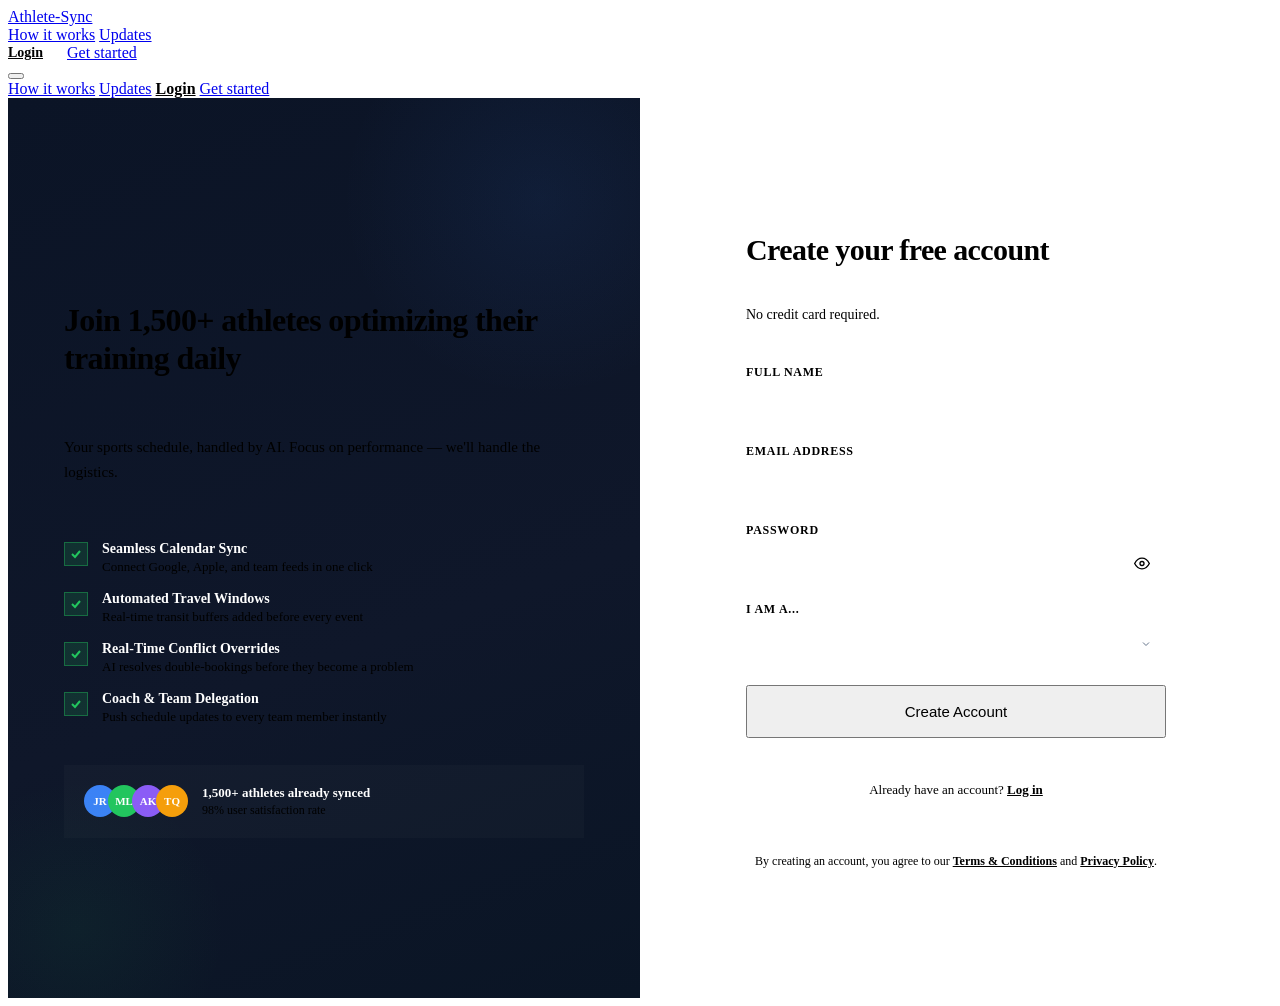
==== get-started.html @ aed5c11a "Add files via upload" ====
<!DOCTYPE html>
<html lang="en">
<head>
<meta charset="UTF-8">
<meta name="viewport" content="width=device-width, initial-scale=1.0">
<meta name="description" content="Create your free Athlete-Sync account. Join 1,500+ athletes optimizing their training schedules with AI.">
<title>Get Started | Athlete-Sync</title>
<link rel="stylesheet" href="./css/style.css">
<style>
/* ── GET STARTED PAGE STYLES ── */

body{min-height:100vh;display:flex;flex-direction:column}

.gs-layout{
  display:grid;
  grid-template-columns:1fr 1fr;
  min-height:100vh;
  padding-top:var(--nav-h);
  flex:1;
}

/* Left panel */
.gs-left{
  background:linear-gradient(160deg,#0b1426 0%,#0f172a 60%,#0a1525 100%);
  border-right:1px solid var(--bdr);
  padding:72px 56px;
  display:flex;
  flex-direction:column;
  justify-content:center;
  gap:40px;
  position:relative;
  overflow:hidden;
}
.gs-left::before{
  content:'';position:absolute;top:-100px;right:-100px;
  width:400px;height:400px;
  background:radial-gradient(circle,rgba(59,130,246,.08) 0%,transparent 70%);
  pointer-events:none;
}
.gs-left::after{
  content:'';position:absolute;bottom:-80px;left:-80px;
  width:300px;height:300px;
  background:radial-gradient(circle,rgba(34,197,94,.06) 0%,transparent 70%);
  pointer-events:none;
}
.gs-hero-text{display:flex;flex-direction:column;gap:16px;position:relative}
.gs-hero-text h2{font-size:clamp(22px,2.5vw,32px);font-weight:800;line-height:1.2;letter-spacing:-.02em}
.gs-hero-text p{font-size:15px;color:var(--txt2);line-height:1.7}
.gs-benefits{display:flex;flex-direction:column;gap:16px;position:relative}
.gs-benefit{display:flex;align-items:flex-start;gap:14px}
.gs-check{width:22px;height:22px;background:rgba(34,197,94,.15);border:1px solid rgba(34,197,94,.4);display:flex;align-items:center;justify-content:center;flex-shrink:0;margin-top:1px}
.gs-check svg{width:12px;height:12px}
.gs-benefit-text{display:flex;flex-direction:column;gap:2px}
.gs-benefit-text strong{font-size:14px;font-weight:700;color:#fff}
.gs-benefit-text span{font-size:13px;color:var(--txt2)}
.gs-social-proof{display:flex;align-items:center;gap:14px;padding:20px;border:1px solid var(--bdr);background:rgba(255,255,255,.02);position:relative}
.gs-avatars{display:flex}
.gs-avatar{width:32px;height:32px;border-radius:50%;border:2px solid var(--bg);background:var(--surf);display:flex;align-items:center;justify-content:center;font-size:11px;font-weight:700;margin-left:-8px;color:#fff}
.gs-avatar:first-child{margin-left:0}
.gs-avatar:nth-child(1){background:#3b82f6}
.gs-avatar:nth-child(2){background:#22c55e}
.gs-avatar:nth-child(3){background:#8b5cf6}
.gs-avatar:nth-child(4){background:#f59e0b}
.gs-proof-text{display:flex;flex-direction:column;gap:2px}
.gs-proof-text strong{font-size:13px;font-weight:700;color:#fff}
.gs-proof-text span{font-size:12px;color:var(--txt3)}

/* Right panel */
.gs-right{
  background:var(--bg);
  padding:72px 56px;
  display:flex;
  flex-direction:column;
  justify-content:center;
  gap:0;
}
.gs-form-wrap{max-width:420px;width:100%;margin:0 auto;display:flex;flex-direction:column;gap:28px}
.gs-form-head{display:flex;flex-direction:column;gap:6px}
.gs-form-head h1{font-size:clamp(22px,2.5vw,30px);font-weight:800;letter-spacing:-.02em}
.gs-form-head p{font-size:14px;color:var(--txt3)}
.gs-form{display:flex;flex-direction:column;gap:16px}
.field{display:flex;flex-direction:column;gap:6px}
.field label{font-size:12px;font-weight:700;letter-spacing:.06em;text-transform:uppercase;color:var(--txt3)}
.field input,
.field select{
  width:100%;background:var(--card);border:1px solid var(--bdr2);
  color:#fff;padding:13px 16px;font-family:'Instrument Sans',sans-serif;
  font-size:14px;outline:none;border-radius:0;transition:border-color .2s,background .2s;
  appearance:none;-webkit-appearance:none;
}
.field input::placeholder{color:var(--txt3)}
.field input:focus,
.field select:focus{border-color:var(--blue);background:rgba(59,130,246,.04)}
.field select{background-image:url("data:image/svg+xml,%3Csvg xmlns='http://www.w3.org/2000/svg' width='12' height='12' viewBox='0 0 24 24' fill='none' stroke='%2364748b' stroke-width='2'%3E%3Cpolyline points='6,9 12,15 18,9'/%3E%3C/svg%3E");background-repeat:no-repeat;background-position:right 14px center;padding-right:40px;cursor:pointer}
.field select option{background:#1e293b;color:#fff}
.divider-line{display:flex;align-items:center;gap:16px}
.divider-line::before,.divider-line::after{content:'';flex:1;height:1px;background:var(--bdr)}
.divider-line span{font-size:12px;color:var(--txt3);font-weight:500;white-space:nowrap}
.oauth-row{display:grid;grid-template-columns:1fr 1fr;gap:12px}
.oauth-btn{
  display:flex;align-items:center;justify-content:center;gap:10px;
  padding:12px 16px;background:var(--card);border:1px solid var(--bdr2);
  color:var(--txt2);font-family:'Instrument Sans',sans-serif;font-size:14px;font-weight:600;
  cursor:pointer;transition:border-color .2s,background .2s,color .2s;border-radius:0;
}
.oauth-btn:hover{border-color:var(--bdr2);background:var(--surf);color:#fff}
.oauth-btn svg{flex-shrink:0}
.gs-login-link{text-align:center;font-size:13px;color:var(--txt3)}
.gs-login-link a{color:var(--blue);font-weight:600;transition:color .2s}
.gs-login-link a:hover{color:var(--blue-h)}
.pw-wrap{position:relative}
.pw-wrap input{width:100%;padding-right:44px}
.pw-toggle{position:absolute;right:14px;top:50%;transform:translateY(-50%);background:none;border:none;color:var(--txt3);cursor:pointer;padding:2px;transition:color .2s}
.pw-toggle:hover{color:var(--txt2)}

@media(max-width:900px){
  .gs-layout{grid-template-columns:1fr}
  .gs-left{padding:56px 32px;min-height:auto;border-right:none;border-bottom:1px solid var(--bdr)}
  .gs-right{padding:56px 32px}
}
@media(max-width:480px){
  .gs-left{padding:40px 20px}
  .gs-right{padding:40px 20px}
  .oauth-row{grid-template-columns:1fr}
}
</style>
</head>
<body>

<!-- NAV -->
<nav class="nav">
  <div class="nav-in">
    <a href="./index.html" class="logo">
      <div class="logo-grid" aria-hidden="true">
        <span></span><span></span><span></span>
        <span></span><span></span><span></span>
        <span></span><span></span><span></span>
      </div>
      <span class="logo-txt">Athlete-Sync</span>
    </a>
    <div class="nav-links">
      <a href="./how-it-works.html">How it works</a>
      <a href="./updates.html">Updates</a>
    </div>
    <div class="nav-r" style="display:flex;align-items:center;gap:24px;">
      <a href="./login.html" style="font-size:14px;font-weight:600;color:var(--txt2);transition:color .2s" onmouseover="this.style.color='#fff'" onmouseout="this.style.color='var(--txt2)'">Login</a>
      <a href="./get-started.html" class="btn btn-p btn-sm">Get started</a>
    </div>
    <button class="hmbg" id="hmbg" aria-label="Open menu">
      <span></span><span></span><span></span>
    </button>
  </div>
</nav>
<div class="mob-menu" id="mob-menu">
  <a href="./how-it-works.html">How it works</a>
  <a href="./updates.html">Updates</a>
  <a href="./login.html" style="font-size:16px;font-weight:600;color:var(--txt2);padding:10px 0;border-bottom:1px solid var(--bdr)">Login</a>
  <a href="./get-started.html" class="btn btn-p" style="margin-top:8px">Get started</a>
</div>

<!-- SPLIT LAYOUT -->
<main class="gs-layout">

  <!-- LEFT: VALUE PANEL -->
  <div class="gs-left">
    <div class="gs-hero-text">
      <div class="accent-bar"></div>
      <h2>Join 1,500+ athletes optimizing their training daily</h2>
      <p>Your sports schedule, handled by AI. Focus on performance — we'll handle the logistics.</p>
    </div>

    <div class="gs-benefits">
      <div class="gs-benefit">
        <div class="gs-check"><svg viewBox="0 0 12 12" fill="none" stroke="#22c55e" stroke-width="2"><polyline points="2,6 5,9 10,3"/></svg></div>
        <div class="gs-benefit-text">
          <strong>Seamless Calendar Sync</strong>
          <span>Connect Google, Apple, and team feeds in one click</span>
        </div>
      </div>
      <div class="gs-benefit">
        <div class="gs-check"><svg viewBox="0 0 12 12" fill="none" stroke="#22c55e" stroke-width="2"><polyline points="2,6 5,9 10,3"/></svg></div>
        <div class="gs-benefit-text">
          <strong>Automated Travel Windows</strong>
          <span>Real-time transit buffers added before every event</span>
        </div>
      </div>
      <div class="gs-benefit">
        <div class="gs-check"><svg viewBox="0 0 12 12" fill="none" stroke="#22c55e" stroke-width="2"><polyline points="2,6 5,9 10,3"/></svg></div>
        <div class="gs-benefit-text">
          <strong>Real-Time Conflict Overrides</strong>
          <span>AI resolves double-bookings before they become a problem</span>
        </div>
      </div>
      <div class="gs-benefit">
        <div class="gs-check"><svg viewBox="0 0 12 12" fill="none" stroke="#22c55e" stroke-width="2"><polyline points="2,6 5,9 10,3"/></svg></div>
        <div class="gs-benefit-text">
          <strong>Coach &amp; Team Delegation</strong>
          <span>Push schedule updates to every team member instantly</span>
        </div>
      </div>
    </div>

    <div class="gs-social-proof">
      <div class="gs-avatars">
        <div class="gs-avatar">JR</div>
        <div class="gs-avatar">ML</div>
        <div class="gs-avatar">AK</div>
        <div class="gs-avatar">TQ</div>
      </div>
      <div class="gs-proof-text">
        <strong>1,500+ athletes already synced</strong>
        <span>98% user satisfaction rate</span>
      </div>
    </div>
  </div>

  <!-- RIGHT: SIGNUP FORM -->
  <div class="gs-right">
    <div class="gs-form-wrap">
      <div class="gs-form-head">
        <h1>Create your free account</h1>
        <p>No credit card required.</p>
      </div>

      <form class="gs-form" id="signup-form" onsubmit="handleSignup(event)">
        <div class="field">
          <label for="full-name">Full Name</label>
          <input type="text" id="full-name" name="fullName" placeholder="e.g. Jamie Rivers" autocomplete="name">
        </div>
        <div class="field">
          <label for="email">Email Address</label>
          <input type="email" id="email" name="email" placeholder="you@example.com" autocomplete="email">
        </div>
        <div class="field">
          <label for="password">Password</label>
          <div class="pw-wrap">
            <input type="password" id="password" name="password" placeholder="Min. 8 characters" autocomplete="new-password">
            <button type="button" class="pw-toggle" id="pw-toggle" aria-label="Toggle password">
              <svg id="eye-icon" width="16" height="16" viewBox="0 0 24 24" fill="none" stroke="currentColor" stroke-width="2"><path d="M1 12s4-8 11-8 11 8 11 8-4 8-11 8-11-8-11-8z"/><circle cx="12" cy="12" r="3"/></svg>
            </button>
          </div>
        </div>
        <div class="field">
          <label for="role">I am a...</label>
          <select id="role" name="role">
            <option value="" disabled selected>Select your role</option>
            <option value="athlete">Individual Athlete</option>
            <option value="coach">Coach / Trainer</option>
            <option value="manager">Team Manager / Captain</option>
          </select>
        </div>

        <button type="submit" class="btn btn-p btn-full" id="signup-btn" style="padding:16px;font-size:15px;margin-top:4px">
          Create Account
        </button>
        <p class="form-error" id="form-error" style="display:none;color:#f87171;font-size:13px;margin-top:8px;line-height:1.5"></p>
      </form>

      <p class="gs-login-link" style="margin-top:16px">Already have an account? <a href="./login.html">Log in</a></p>

      <p style="font-size:12px;color:var(--txt3);text-align:center;line-height:1.7;margin-top:12px">By creating an account, you agree to our <a href="./terms.html" style="color:var(--blue);font-weight:600">Terms & Conditions</a> and <a href="./privacy.html" style="color:var(--blue);font-weight:600">Privacy Policy</a>.</p>
    </div>
  </div>

</main>

<script>
  // Hamburger
  const hmbg = document.getElementById('hmbg');
  const mob = document.getElementById('mob-menu');
  hmbg.addEventListener('click', () => {
    mob.classList.toggle('open');
    const spans = hmbg.querySelectorAll('span');
    mob.classList.contains('open')
      ? (spans[0].style.cssText='transform:rotate(45deg) translate(5px,5px)',spans[1].style.opacity='0',spans[2].style.cssText='transform:rotate(-45deg) translate(5px,-5px)')
      : (spans[0].style.cssText='',spans[1].style.opacity='',spans[2].style.cssText='');
  });

  // Password toggle
  const pwToggle = document.getElementById('pw-toggle');
  const pwInput = document.getElementById('password');
  let shown = false;
  pwToggle.addEventListener('click', () => {
    shown = !shown;
    pwInput.type = shown ? 'text' : 'password';
    document.getElementById('eye-icon').innerHTML = shown
      ? '<path d="M17.94 17.94A10.07 10.07 0 0 1 12 20c-7 0-11-8-11-8a18.45 18.45 0 0 1 5.06-5.94M9.9 4.24A9.12 9.12 0 0 1 12 4c7 0 11 8 11 8a18.5 18.5 0 0 1-2.16 3.19m-6.72-1.07a3 3 0 1 1-4.24-4.24"/><line x1="1" y1="1" x2="23" y2="23"/>'
      : '<path d="M1 12s4-8 11-8 11 8 11 8-4 8-11 8-11-8-11-8z"/><circle cx="12" cy="12" r="3"/>';
  });

  // Strict email regex: requires user@domain.tld with a valid TLD of 2+ letters
  const EMAIL_REGEX = /^[a-zA-Z0-9.!#$%&'*+/=?^_`{|}~-]+@[a-zA-Z0-9](?:[a-zA-Z0-9-]{0,61}[a-zA-Z0-9])?(?:\.[a-zA-Z]{2,})+$/;

  function showError(msg) {
    const el = document.getElementById('form-error');
    el.textContent = msg;
    el.style.display = 'block';
  }
  function clearError() {
    const el = document.getElementById('form-error');
    el.textContent = '';
    el.style.display = 'none';
  }

  // Clear error on input
  ['full-name', 'email', 'password', 'role'].forEach(id => {
    const el = document.getElementById(id);
    if (el) el.addEventListener('input', clearError);
  });

  // Form submission handler
  function handleSignup(e) {
    e.preventDefault();
    clearError();

    const name = document.getElementById('full-name').value.trim();
    const email = document.getElementById('email').value.trim();
    const password = document.getElementById('password').value;
    const role = document.getElementById('role').value;
    const btn = document.getElementById('signup-btn');

    // Validate full name
    if (!name || name.length < 2) {
      showError('Please enter your full name (at least 2 characters).');
      document.getElementById('full-name').focus();
      return;
    }

    // Validate email format with strict TLD check
    if (!email) {
      showError('Please enter your email address.');
      document.getElementById('email').focus();
      return;
    }
    if (!EMAIL_REGEX.test(email)) {
      showError('Please enter a valid email address (e.g. user@domain.com).');
      document.getElementById('email').focus();
      return;
    }

    // Validate password length
    if (!password || password.length < 8) {
      showError('Password must be at least 8 characters long.');
      document.getElementById('password').focus();
      return;
    }

    // Validate role selection
    if (!role) {
      showError('Please select your role.');
      document.getElementById('role').focus();
      return;
    }

    // CHECK FOR EXISTING EMAIL IN LOCAL STORAGE
    const existingAccounts = JSON.parse(localStorage.getItem('athleteSyncAccounts') || '[]');
    if (existingAccounts.includes(email.toLowerCase())) {
        alert("An account with this email already exists. Redirecting to Login.");
        window.location.href = './login.html';
        return;
    }
    
    // Add to local storage
    existingAccounts.push(email.toLowerCase());
    localStorage.setItem('athleteSyncAccounts', JSON.stringify(existingAccounts));

    // All validations passed — simulate account creation
    btn.textContent = 'Creating account...';
    btn.disabled = true;
    btn.style.opacity = '0.7';
    btn.style.cursor = 'not-allowed';

    setTimeout(() => {
      btn.textContent = '✓ Account created!';
      btn.style.background = 'var(--green)';
      btn.style.borderColor = 'var(--green)';
      btn.style.opacity = '1';
      // Redirect to dashboard
      setTimeout(() => {
        window.location.href = './dashboard.html';
      }, 600);
    }, 1200);
  }
</script>
</body>
</html>
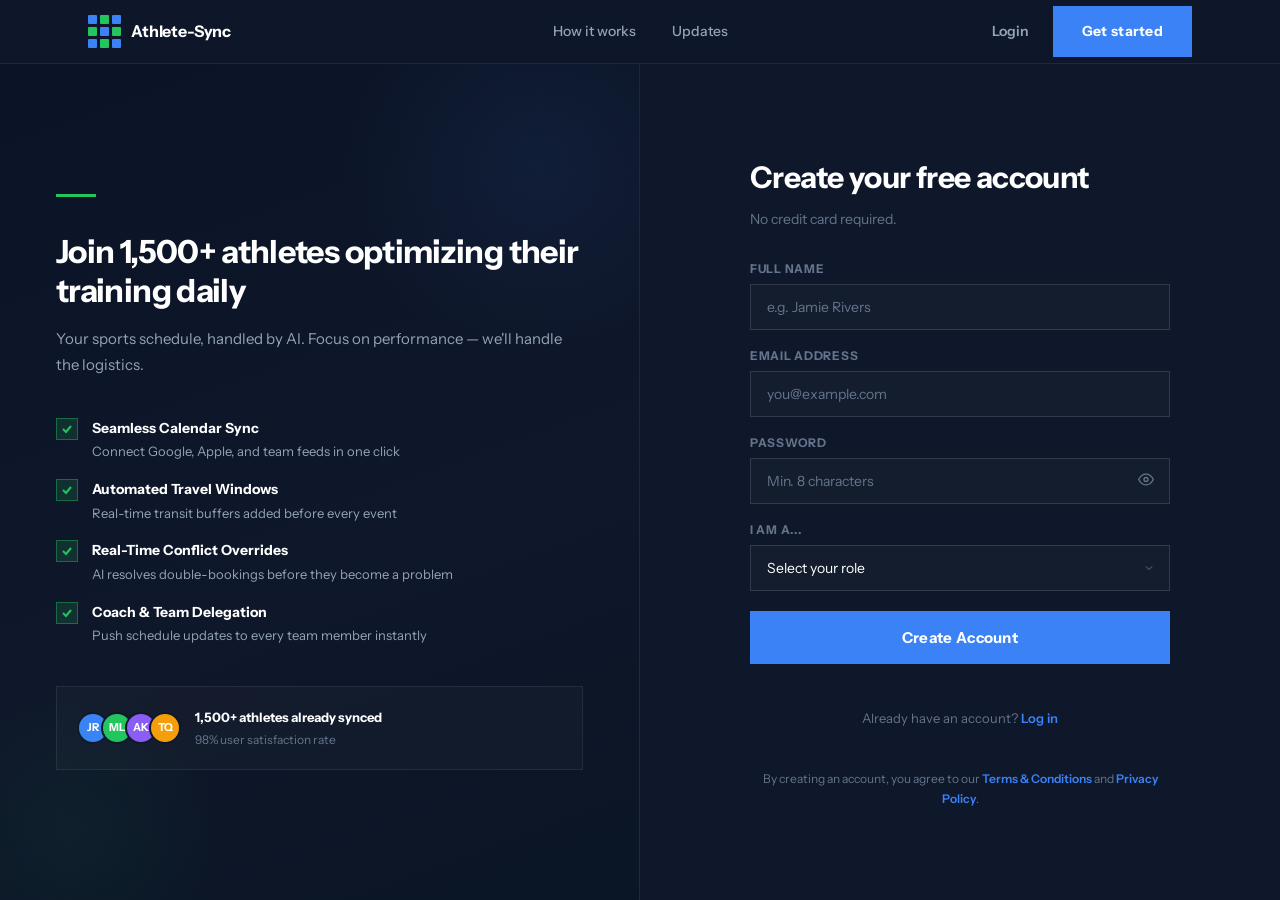
==== commit b7df085b: "Update get-started.html" ====
--- a/get-started.html
+++ b/get-started.html
@@ -377,7 +377,7 @@
       btn.style.opacity = '1';
       // Redirect to dashboard
       setTimeout(() => {
-        window.location.href = './dashboard.html';
+        window.location.href = './dashboard.php';
       }, 600);
     }, 1200);
   }
--- a/css/style.css
+++ b/css/style.css
@@ -0,0 +1,107 @@
+@import url('https://fonts.googleapis.com/css2?family=Instrument+Sans:ital,wdth,wght@0,75..100,400..700;1,75..100,400..700&display=swap');
+
+*,*::before,*::after{box-sizing:border-box;margin:0;padding:0}
+html{scroll-behavior:smooth}
+body{font-family:'Instrument Sans',sans-serif;background:#0f172a;color:#fff;line-height:1.6;-webkit-font-smoothing:antialiased}
+img{display:block;max-width:100%}
+a{text-decoration:none;color:inherit}
+button{cursor:pointer;font-family:inherit}
+ul{list-style:none}
+
+:root{
+  --bg:#0f172a;--surf:#1e293b;--card:#141d2e;--elev:#080f1e;
+  --bdr:rgba(255,255,255,.08);--bdr2:rgba(255,255,255,.13);
+  --txt:#fff;--txt2:#94a3b8;--txt3:#64748b;
+  --blue:#3b82f6;--green:#22c55e;
+  --blue-h:#60a5fa;--green-h:#4ade80;
+  --nav-h:64px;--mw:1200px;--sp:96px;
+}
+
+/* Layout */
+.wrap{max-width:var(--mw);margin:0 auto;padding:0 48px}
+.sec{padding:var(--sp) 0}
+.g2{display:grid;grid-template-columns:1fr 1fr;gap:64px;align-items:center}
+.g3{display:grid;grid-template-columns:repeat(3,1fr);gap:24px}
+.g4{display:grid;grid-template-columns:repeat(4,1fr);gap:16px}
+.tc{text-align:center}
+.col{display:flex;flex-direction:column}
+.row{display:flex;align-items:center}
+.between{justify-content:space-between}
+.center{justify-content:center}
+
+/* Typography */
+.eye{font-size:11px;font-weight:700;letter-spacing:.12em;text-transform:uppercase;color:var(--green)}
+.d1{font-size:clamp(40px,6vw,72px);font-weight:800;line-height:1.05;letter-spacing:-.03em}
+.d2{font-size:clamp(30px,4vw,52px);font-weight:800;line-height:1.1;letter-spacing:-.025em}
+.d3{font-size:clamp(24px,3vw,38px);font-weight:700;line-height:1.15;letter-spacing:-.02em}
+.h4{font-size:clamp(18px,2vw,24px);font-weight:700;line-height:1.3}
+.sub{font-size:17px;color:var(--txt2);line-height:1.7}
+.sm{font-size:14px;color:var(--txt2);line-height:1.65}
+.caps{font-size:11px;font-weight:700;letter-spacing:.1em;text-transform:uppercase;color:var(--txt3)}
+.stat{font-size:clamp(44px,6vw,68px);font-weight:900;letter-spacing:-.04em;line-height:1}
+
+/* Buttons */
+.btn{display:inline-flex;align-items:center;gap:8px;padding:13px 28px;font-family:inherit;font-size:14px;font-weight:700;letter-spacing:.02em;border:none;border-radius:0;transition:all .2s;white-space:nowrap}
+.btn-p{background:var(--blue);color:#fff;border:1.5px solid var(--blue)}
+.btn-p:hover{background:var(--blue-h);border-color:var(--blue-h);transform:translateY(-1px)}
+.btn-o{background:transparent;color:#fff;border:1.5px solid rgba(255,255,255,.25)}
+.btn-o:hover{border-color:rgba(255,255,255,.6);background:rgba(255,255,255,.04)}
+.btn-lg{padding:16px 40px;font-size:15px}
+.btn-full{width:100%;justify-content:center}
+
+/* Nav */
+.nav{position:fixed;top:0;left:0;right:0;z-index:100;height:var(--nav-h);background:rgba(15,23,42,.93);backdrop-filter:blur(12px);border-bottom:1px solid var(--bdr)}
+.nav-in{display:grid;grid-template-columns:1fr auto 1fr;align-items:center;height:100%;max-width:var(--mw);margin:0 auto;padding:0 48px}
+.logo{display:flex;align-items:center;gap:10px}
+.logo-grid{width:33px;height:33px;display:grid;grid-template-columns:repeat(3,1fr);gap:3px}
+.logo-grid span{display:block;border-radius:1px;transition:background .2s}
+.logo-grid span:nth-child(odd){background:var(--blue)}
+.logo-grid span:nth-child(even){background:var(--green)}
+.logo-txt{font-size:16px;font-weight:700;letter-spacing:-.01em}
+.nav-links{display:flex;align-items:center;gap:36px}
+.nav-links a{font-size:14px;font-weight:500;color:var(--txt2);transition:color .2s;position:relative}
+.nav-links a::after{content:'';position:absolute;bottom:-4px;left:0;width:0;height:1.5px;background:var(--blue);transition:width .2s}
+.nav-links a:hover,.nav-links a.active{color:#fff}
+.nav-links a:hover::after,.nav-links a.active::after{width:100%}
+.nav-r{display:flex;justify-content:flex-end}
+.hmbg{display:none;flex-direction:column;gap:5px;background:none;border:none;padding:4px;cursor:pointer}
+.hmbg span{display:block;width:22px;height:2px;background:#fff;transition:all .3s}
+.mob-menu{display:none;position:fixed;top:var(--nav-h);left:0;right:0;background:rgba(8,15,30,.98);backdrop-filter:blur(16px);border-bottom:1px solid var(--bdr);padding:24px 24px 32px;flex-direction:column;gap:20px;z-index:99}
+.mob-menu.open{display:flex}
+.mob-menu a{font-size:16px;font-weight:600;color:var(--txt2);padding:10px 0;border-bottom:1px solid var(--bdr)}
+.mob-menu a:hover{color:#fff}
+
+/* Cards */
+.card{background:var(--card);border:1px solid var(--bdr);padding:32px;transition:border-color .2s,transform .2s}
+.card:hover{border-color:var(--bdr2);transform:translateY(-2px)}
+
+/* Footer */
+.footer{background:var(--elev);border-top:1px solid var(--bdr);padding:40px 0}
+.foot-in{max-width:var(--mw);margin:0 auto;padding:0 48px;display:flex;align-items:flex-end;justify-content:space-between}
+.foot-l{display:flex;flex-direction:column;gap:4px}
+.foot-l span{font-size:13px;color:var(--txt3);line-height:1.7}
+.foot-r{font-size:12px;color:var(--txt3)}
+
+/* Misc */
+.tag{display:inline-block;padding:4px 12px;background:rgba(34,197,94,.12);border:1px solid rgba(34,197,94,.3);color:var(--green);font-size:11px;font-weight:700;letter-spacing:.1em;text-transform:uppercase}
+.check-icon{width:20px;height:20px;background:rgba(34,197,94,.15);border:1px solid rgba(34,197,94,.4);display:flex;align-items:center;justify-content:center;flex-shrink:0}
+.check-icon svg{width:11px;height:11px}
+.accent-bar{width:40px;height:3px;background:var(--green);margin-bottom:20px}
+.page-top{padding-top:var(--nav-h)}
+
+/* Responsive */
+@media(max-width:768px){
+  .wrap{padding:0 20px}
+  .nav-in{grid-template-columns:1fr auto;padding:0 20px}
+  .nav-links,.nav-r .btn{display:none}
+  .hmbg{display:flex}
+  .g2{grid-template-columns:1fr;gap:32px}
+  .g3{grid-template-columns:1fr;gap:16px}
+  .g4{grid-template-columns:1fr 1fr;gap:12px}
+  .foot-in{flex-direction:column;align-items:flex-start;gap:16px;padding:0 20px}
+  :root{--sp:56px}
+}
+@media(max-width:480px){
+  .g4{grid-template-columns:1fr}
+}
+
